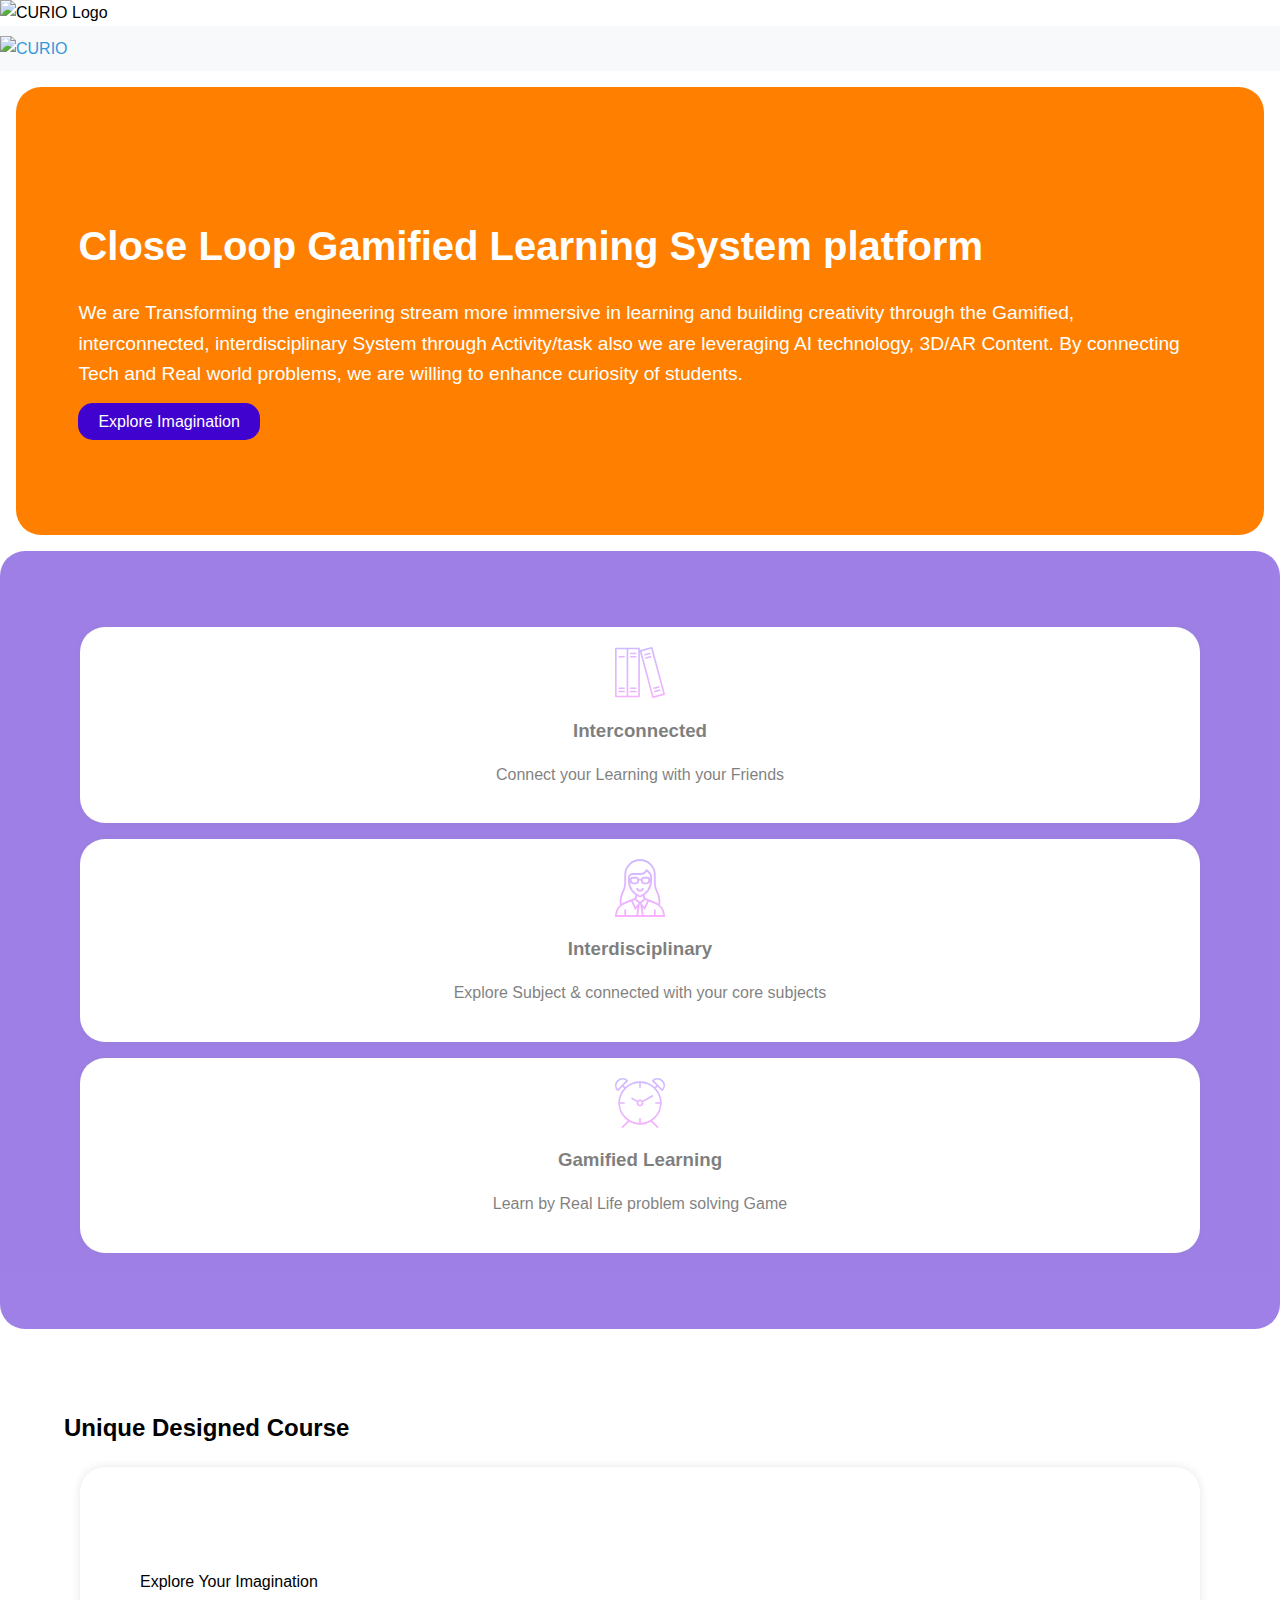
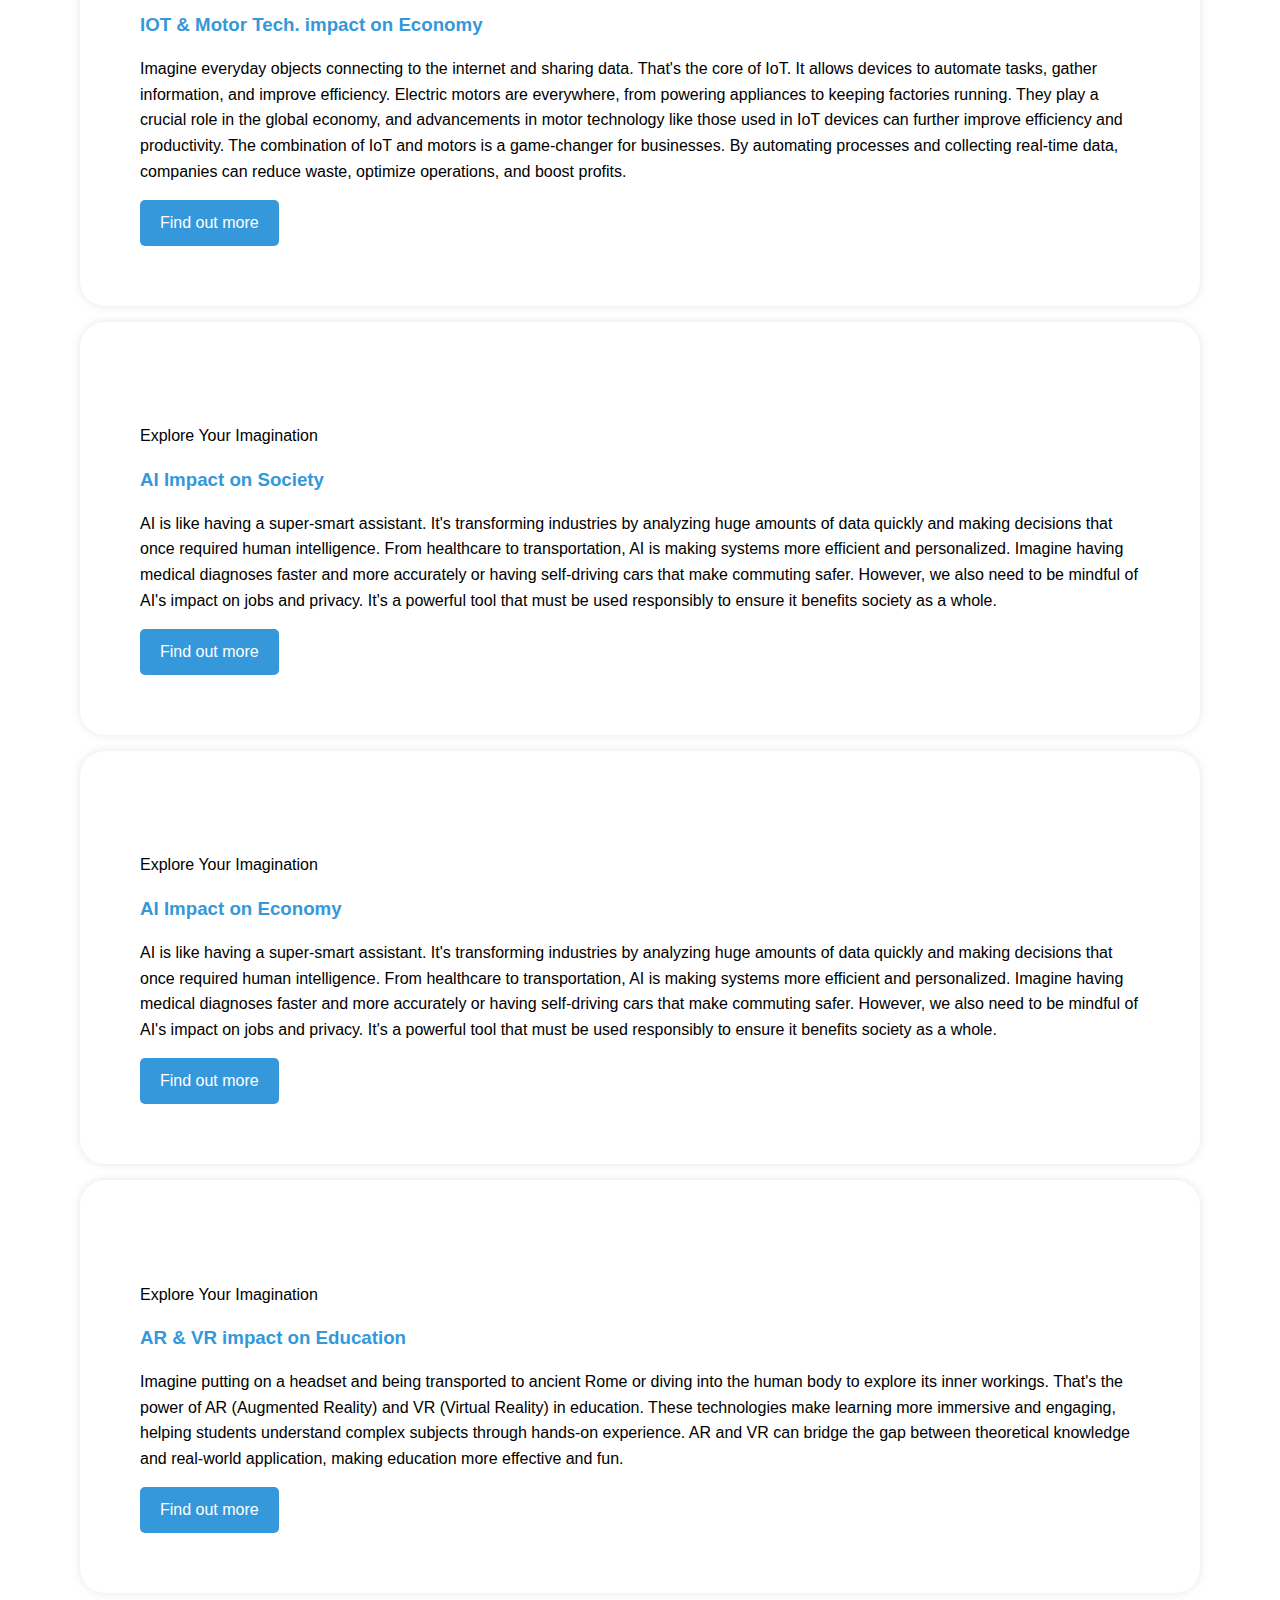
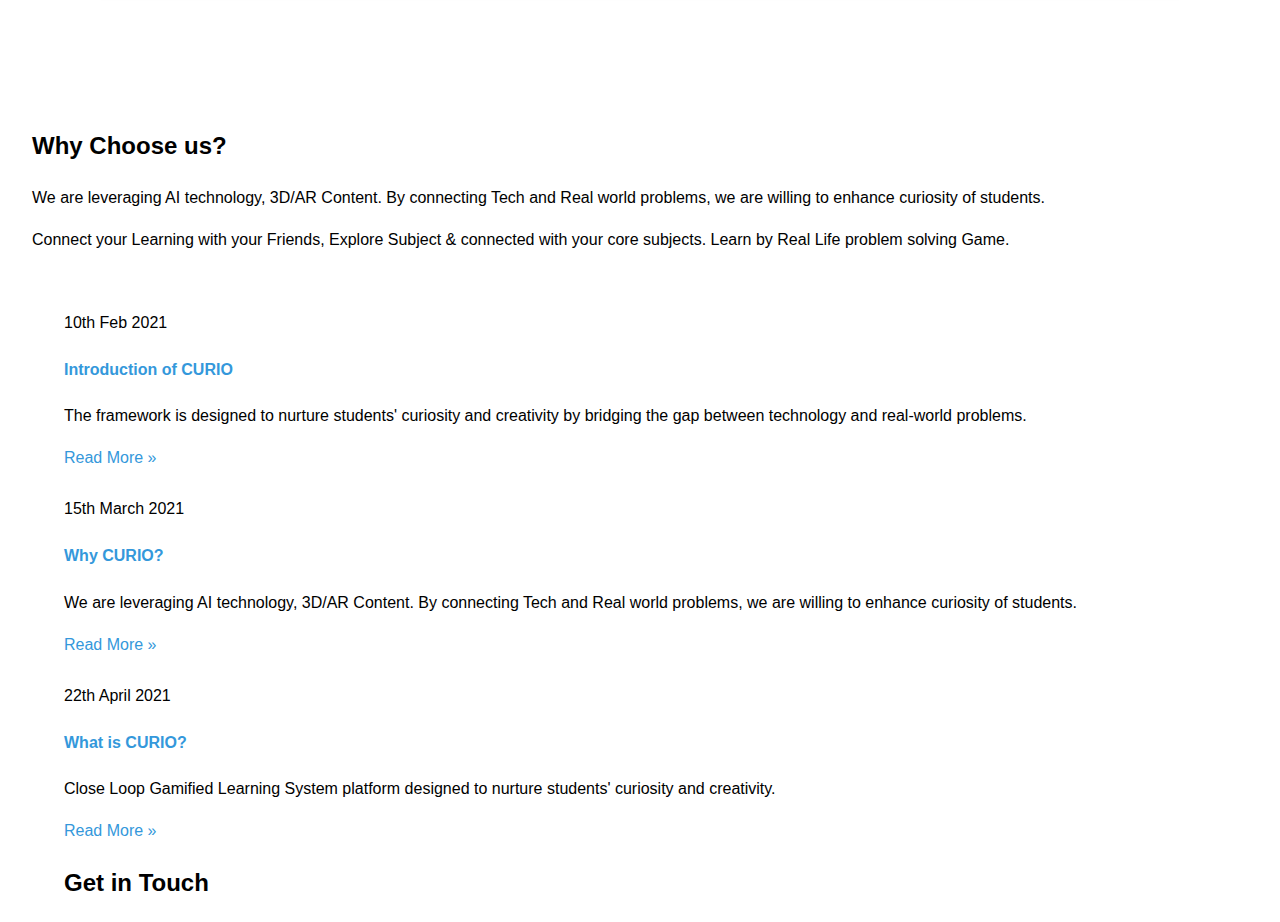
==== index.html @ f73848db "first commit" ====
<!doctype html>
<html class="no-js" lang="zxx">
<head>
    <meta charset="utf-8">
    <meta http-equiv="x-ua-compatible" content="ie=edge">
    <title>CURIO | Gamified EdTech</title>
    <meta name="description" content="">
    <meta name="viewport" content="width=device-width, initial-scale=1">
    <link rel="manifest" href="site.webmanifest">
    <link rel="shortcut icon" type="image/x-icon" href="img/CURIO_TRANSPARENT1.svg">

    <!-- CSS here -->
    <link rel="stylesheet" href="assets/css/bootstrap.min.css">
    <link rel="stylesheet" href="assets/css/owl.carousel.min.css">
    <link rel="stylesheet" href="assets/css/slicknav.css">
    <link rel="stylesheet" href="assets/css/flaticon.css">
    <link rel="stylesheet" href="assets/css/progressbar_barfiller.css">
    <link rel="stylesheet" href="assets/css/gijgo.css">
    <link rel="stylesheet" href="assets/css/animate.min.css">
    <link rel="stylesheet" href="assets/css/animated-headline.css">
    <link rel="stylesheet" href="assets/css/magnific-popup.css">
    <link rel="stylesheet" href="assets/css/fontawesome-all.min.css">
    <link rel="stylesheet" href="assets/css/themify-icons.css">
    <link rel="stylesheet" href="assets/css/slick.css">
    <link rel="stylesheet" href="assets/css/nice-select.css">
    <link rel="stylesheet" href="assets/css/style.css">
    <link rel="stylesheet" href="curio.css">
    
</head>

<body>
    <!-- Preloader Start -->
    <div id="preloader-active">
        <div class="preloader d-flex align-items-center justify-content-center">
            <div class="preloader-inner position-relative">
                <div class="preloader-circle"></div>
                <div class="preloader-img pere-text">
                    <img src="img/CURIO_TRANSPARENT.png" alt="CURIO Logo">
                </div>
            </div>
        </div>
    </div>
    <!-- Preloader End -->
    <header>
        <!-- Header Start -->
        <div class="header-area header-transparent">
            <div class="main-header ">
                <div class="header-bottom  header-sticky">
                    <div class="container-fluid">
                        <div class="row align-items-center">
                            <!-- Logo -->
                            <div class="col-xl-2 col-lg-2">
                                <div class="logo">
                                    <a href="index.html"><img src="img/CURIO_TRANSPARENT1.svg" alt="CURIO"></a>
                                </div>
                            </div>
                            <!--<div class="col-xl-10 col-lg-10">
                                <div class="menu-wrapper d-flex align-items-center justify-content-end">
                                    <!-- Main-menu -->
                                    <!--<div class="main-menu d-none d-lg-block">
                                        <nav>
                                            <ul id="navigation">
                                                <li class="active"><a href="index.html">Home</a></li>
                                                <li><a href="courses.html">Courses</a></li>
                                                <li><a href="about.html">About</a></li>
                                                <li><a href="#">Blog</a>
                                                    <ul class="submenu">
                                                        <li><a href="blog.html">Blog</a></li>
                                                        <li><a href="blog_details.html">Blog Details</a></li>
                                                        <li><a href="elements.html">Element</a></li>
                                                    </ul>
                                                </li>
                                                <li><a href="contact.html">Contact</a></li>
                                                <!-- Button -->
                                                <!--<li class="button-header margin-left "><a href="#" class="btn">Join</a></li>
                                                <li class="button-header"><a href="login.html" class="btn btn3">Log in</a></li>
                                            </ul>
                                        </nav>
                                    </div>
                                </div>
                            </div>
                            <!-- Mobile Menu -->
                            <div class="col-12">
                                <div class="mobile_menu d-block d-lg-none"></div>
                            </div>
                        </div>
                    </div>
                </div>
            </div>
        </div>
        <!-- Header End -->
    </header>
    <main>
        <!-- slider Area Start-->
        <section class="slider-area">
            <div class="slider-active">
                <!-- Single Slider -->
                <div class="single-slider slider-height d-flex align-items-center">
                    <div class="container">
                        <div class="row">
                            <div class="col-xl-6 col-lg-7 col-md-12">
                                <div class="hero__caption">
                                    <h1 data-animation="fadeInLeft" data-delay="0.2s">Close Loop Gamified Learning System platform</h1>
                                    <p data-animation="fadeInLeft" data-delay="0.4s">We are Transforming the engineering stream more immersive in learning and building creativity through the Gamified, interconnected, interdisciplinary System through Activity/task also we are leveraging AI technology, 3D/AR Content. By connecting Tech and Real world problems, we are willing to enhance curiosity of students.</p>
                                    <a href="3d.html" class="btn hero-btn"  >Explore Imagination</a>
                                </div>
                            </div>
                        </div>
                    </div>          
                </div>
            </div>
        </section>
        <!-- slider Area End-->
         
        <!-- services-area -->
        <div class="services-area">
            <div class="container">
                <div class="row justify-content-sm-center">
                    <div class="col-lg-4 col-md-6 col-sm-8">
                        <div class="single-services mb-30">
                            <div class="features-icon">
                                <img src="img/icon/icon1.svg" alt="">
                            </div>
                            <div class="features-caption">
                                <h3>Interconnected</h3>
                                <p>Connect your Learning with your Friends</p>
                            </div>
                        </div>
                    </div>
                    <div class="col-lg-4 col-md-6 col-sm-8">
                        <div class="single-services mb-30">
                            <div class="features-icon">
                                <img src="img/icon/icon2.svg" alt="">
                            </div>
                            <div class="features-caption">
                                <h3>Interdisciplinary</h3>
                                <p>Explore Subject & connected with your core subjects</p>
                            </div>
                        </div>
                    </div>
                    <div class="col-lg-4 col-md-6 col-sm-8">
                        <div class="single-services mb-30">
                            <div class="features-icon">
                                <img src="img/icon/icon3.svg" alt="">
                            </div>
                            <div class="features-caption">
                                <h3>Gamified Learning</h3>
                                <p>Learn by Real Life problem solving Game</p>
                            </div>
                        </div>
                    </div>
                </div>
            </div>
        </div>
        <!-- services-area End -->

        <!-- Courses area start -->
        <div class="courses-area section-padding40 fix">
            <div class="container">
                <div class="row justify-content-center">
                    <div class="col-xl-7 col-lg-8">
                        <div class="section-tittle text-center mb-55">
                            <h2>Unique Designed Course</h2>
                        </div>
                    </div>
                </div>
                <div class="courses-actives">
                    <!-- Single Course -->
                    <div class="properties pb-20">
                        <div class="properties__card">
                            <div class="properties__img overlay1">
                                <a href="#"><img src="img/IOT_AND_MOTOR_TECH.jpg" alt=""></a>
                            </div>
                            <div class="properties__caption">
                                <p>Explore Your Imagination</p>
                                <h3><a href="#">IOT & Motor Tech. impact on Economy</a></h3>
                                <p>Imagine everyday objects connecting to the internet and sharing data. That's the core of IoT. It allows devices to automate tasks, gather information, and improve efficiency.
                                    Electric motors are everywhere, from powering appliances to keeping factories running. They play a crucial role in the global economy, and advancements in motor technology like those used in IoT devices can further improve efficiency and productivity.
                                    The combination of IoT and motors is a game-changer for businesses. By automating processes and collecting real-time data, companies can reduce waste, optimize operations, and boost profits.
                                </p>
                                <div class="properties__footer d-flex justify-content-between align-items-center">
                                    <div class="restaurant-name">
                                        <div class="rating">
                                            <i class="fas fa-star"></i>
                                            <i class="fas fa-star"></i>
                                            <i class="fas fa-star"></i>
                                            <i class="fas fa-star"></i>
                                            <i class="fas fa-star-half"></i>
                                        </div>
                                    </div>
                                    <div class="price">
                                    </div>
                                </div>
                                <a href="#" class="border-btn border-btn2">Find out more</a>
                            </div>
                        </div>
                    </div>
                    <!-- Single Course

 -->
                    <div class="properties pb-20">
                        <div class="properties__card">
                            <div class="properties__img overlay1">
                                <a href="#"><img src="img/AI_Impact_Society.jpg" alt=""></a>
                            </div>
                            <div class="properties__caption">
                                <p>Explore Your Imagination</p>
                                <h3><a href="#">AI Impact on Society</a></h3>
                                <p>AI is like having a super-smart assistant. It's transforming industries by analyzing huge amounts of data quickly and making decisions that once required human intelligence.
                                    From healthcare to transportation, AI is making systems more efficient and personalized. Imagine having medical diagnoses faster and more accurately or having self-driving cars that make commuting safer.
                                    However, we also need to be mindful of AI's impact on jobs and privacy. It's a powerful tool that must be used responsibly to ensure it benefits society as a whole.
                                </p>
                                <div class="properties__footer d-flex justify-content-between align-items-center">
                                    <div class="restaurant-name">
                                        <div class="rating">
                                            <i class="fas fa-star"></i>
                                            <i class="fas fa-star"></i>
                                            <i class="fas fa-star"></i>
                                            <i class="fas fa-star"></i>
                                            <i class="fas fa-star-half"></i>
                                        </div>
                                    </div>
                                    <div class="price">
                                    </div>
                                </div>
                                <a href="#" class="border-btn border-btn2">Find out more</a>
                            </div>
                        </div>
                    </div>
                    <!-- Single Course -->
                    <div class="properties pb-20">
                        <div class="properties__card">
                            <div class="properties__img overlay1">
                                <a href="#"><img src="img/AI_impact_economy.jpg" alt=""></a>
                            </div>
                            <div class="properties__caption">
                                <p>Explore Your Imagination</p>
                                <h3><a href="#">AI Impact on Economy</a></h3>
                                <p>AI is like having a super-smart assistant. It's transforming industries by analyzing huge amounts of data quickly and making decisions that once required human intelligence.
                                    From healthcare to transportation, AI is making systems more efficient and personalized. Imagine having medical diagnoses faster and more accurately or having self-driving cars that make commuting safer.
                                    However, we also need to be mindful of AI's impact on jobs and privacy. It's a powerful tool that must be used responsibly to ensure it benefits society as a whole.
                                </p>
                                <div class="properties__footer d-flex justify-content-between align-items-center">
                                    <div class="restaurant-name">
                                        <div class="rating">
                                            <i class="fas fa-star"></i>
                                            <i class="fas fa-star"></i>
                                            <i class="fas fa-star"></i>
                                            <i class="fas fa-star"></i>
                                            <i class="fas fa-star-half"></i>
                                        </div>
                                    </div>
                                    <div class="price">
                                    </div>
                                </div>
                                <a href="#" class="border-btn border-btn2">Find out more</a>
                            </div>
                        </div>
                    </div>
                    <!-- Single Course -->
                    <div class="properties pb-20">
                        <div class="properties__card">
                            <div class="properties__img overlay1">
                                <a href="#"><img src="img/AR_VR_impact.jpg" alt=""></a>
                            </div>
                            <div class="properties__caption">
                                <p>Explore Your Imagination</p>
                                <h3><a href="#">AR & VR impact on Education</a></h3>
                                <p>Imagine putting on a headset and being transported to ancient Rome or diving into the human body to explore its inner workings. That's the power of AR (Augmented Reality) and VR (Virtual Reality) in education.
                                    These technologies make learning more immersive and engaging, helping students understand complex subjects through hands-on experience.
                                    AR and VR can bridge the gap between theoretical knowledge and real-world application, making education more effective and fun.</p>
                                <div class="properties__footer d-flex justify-content-between align-items-center">
                                    <div class="restaurant-name">
                                        <div class="rating">
                                            <i class="fas fa-star"></i>
                                            <i class="fas fa-star"></i>
                                            <i class="fas fa-star"></i>
                                            <i class="fas fa-star"></i>
                                            <i class="fas fa-star-half"></i>
                                        </div>
                                    </div>
                                    <div class="price">
                                    </div>
                                </div>
                                <a href="#" class="border-btn border-btn2">Find out more</a>
                            </div>
                        </div>
                    </div>
                </div>
            </div>
        </div>
        <!-- Courses area End -->

        <!--? About Area  -->
        <section class="about-area1 fix pt-10">
            <div class="support-wrapper align-items-center">
                <div class="right-content1">
                    <!-- img -->
                    <div class="right-img">
                        <img src="img/about/about-man1.png" alt="">
                    </div>
                </div>
                <div class="left-content1" style=" margin: 2rem;">
                    <!-- section tittle -->
                    <div class="section-tittle mb-20">
                        <h2>Why Choose us?</h2>
                    </div>
                    <div class="support-caption">
                        <p class="mb-25">We are leveraging AI technology, 3D/AR Content. By connecting Tech and Real world problems, we are willing to enhance curiosity of students.</p>
                        <p>Connect your Learning with your Friends, Explore Subject & connected with your core subjects. Learn by Real Life problem solving Game.</p>
                    </div>
                </div>
            </div>
        </section>
        <!-- About Area End -->

        <!--? Blog Area Start -->
        <section class="home-blog-area pt-10 pb-50">
            <div class="container">
                <div class="row justify-content-center">
                   
                </div>
                <div class="row">
                    <div class="col-xl-4 col-lg-4 col-md-6">
                        <div class="single-blogs mb-30">
                            <div class="blog-img">
                                <a href="blog_details.html"><img src="img/CURIO.png" alt=""></a>
                            </div>
                            <div class="blogs-cap">
                                <div class="date-info">
                                    <span>10th Feb 2021</span>
                                </div>
                                <h4><a href="blog_details.html">Introduction of  CURIO</a></h4>
                                <p>The framework is designed to nurture students' curiosity and creativity by bridging the gap between technology and real-world problems.</p>
                                <a href="blog_details.html" class="read-more1">Read More »</a>
                            </div>
                        </div>
                    </div>
                    <div class="col-xl-4 col-lg-4 col-md-6">
                        <div class="single-blogs mb-30">
                            <div class="blog-img">
                                <a href="blog_details.html"><img src="img/WHY.png" alt=""></a>
                            </div>
                            <div class="blogs-cap">
                                <div class="date-info">
                                    <span>15th March 2021</span>
                                </div>
                                <h4><a href="blog_details.html">Why CURIO?</a></h4>
                                <p>We are leveraging AI technology, 3D/AR Content. By connecting Tech and Real world problems, we are willing to enhance curiosity of students.</p>
                                <a href="blog_details.html" class="read-more1">Read More »</a>
                            </div>
                        </div>
                    </div>
                    <div class="col-xl-4 col-lg-4 col-md-6">
                        <div class="single-blogs mb-30">
                            <div class="blog-img">
                                <a href="blog_details.html"><img src="img/WHAT.png" alt=""></a>
                            </div>
                            <div class="blogs-cap">
                                <div class="date-info">
                                    <span>22th April 2021</span>
                                </div>
                                <h4><a href="blog_details.html">What is CURIO?</a></h4>
                                <p>Close Loop Gamified Learning System platform designed to nurture students' curiosity and creativity.</p>
                                <a href="blog_details.html" class="read-more1">Read More »</a>
                            </div>
                        </div>
                    </div>
                </div>
            </div>
        </section>
        <!-- Blog Area End -->

        <!--? Contact form Start -->
        <section class="contact-form-area">
            <div class="container">
                <div class="row justify-content-center">
                    <div class="col-xl-7 col-lg-8">
                        <div class="section-tittle text-center mb-55">
                            <h2>Get in Touch</h2>
                        </div>
                    </div>
                </div>
                <div class="row justify-content-center">
                    <div class="col-xl-8 col-lg-8">
                        <div class="contact-form">
                            <form action="#" method="post">
---- curio.css ----
/* General Styles */
body {
    font-family: Arial, sans-serif;
    line-height: 1.6;
    margin: 0;
    padding: 0;
    color: #000000;
}

a {
    text-decoration: none;
    color: #3498db;
}

a:hover {
    color: #2980b9;
}

.container {
    width: 90%;
    margin: 1rem;
    max-width: 1200px;
    margin: 0 auto;
    padding: 0 15px;
}

/* Header Styles */
header {
    background: #f8f9fa;
    padding: 10px 0;
}

.header-area {
    display: flex;
    justify-content: space-between;
    align-items: center;
}

.logo img {
    max-height: 50px;
}

.main-menu ul {
    list-style: none;
    padding: 0;
    margin: 0;
    display: flex;
}

.main-menu ul li {
    margin: 0 15px;
}

.main-menu ul li a {
    color: #333;
    font-weight: bold;
}

.main-menu ul li a:hover {
    color: #3498db;
}

/* Slider Styles */
.slider-area {
    position: relative;
    overflow:hidden;
}

.single-slider {
    background: #ff8000;
    color: #fff;
    padding: 100px 0;
    border-radius: 25px;
    margin: 1rem;
}

.hero__caption h1 {
    font-size: 2.5rem;
    margin-bottom: 20px;
}

.hero__caption p {
    font-size: 1.2rem;
}

.hero-btn {
    background: #4002cf;
    color: #fff;
    padding: 10px 20px;
    border-radius: 15px;
    width: 96px;
}


.hero-btn:hover{
    background: #ffffff;
    color: #0c0c0c;
   cursor: pointer;
}


/* Services Area */
.services-area {
    padding: 60px 0;
    background: #4002cf;opacity:0.5 ;
    align-self: auto;
    border-radius: 25px;
}

.single-services {
    text-align: center;
    background: #fff;
    padding: 20px;
    border-radius: 25px;
    box-shadow: 0 0 10px rgba(0, 0, 0, 0.1);
    margin: 1rem;
}

.single-services img {
    max-width: 50px;
}

.single-services h3 {
    margin: 10px 0;
}

/* Courses Area */
.courses-area {
    padding: 60px 0;
}

.properties {
    margin: 1rem;
    background: #fff;
    border-radius: 25px;
    overflow: hidden;
    box-shadow: 0 0 10px rgba(0, 0, 0, 0.1);
    padding: 30px;
}

.properties__img img {
    width: 100%;
    height: auto;
}

.properties__caption {
    padding: 30px;
}

.properties__caption h3 {
    margin: 10px 0;
}

.border-btn {
    display: inline-block;
    background: #3498db;
    color: #fff;
    padding: 10px 20px;
    border-radius: 5px;
    text-align: center;
}

.border-btn:hover {
    background: #2980b9;
}

/* Responsive Styles */
@media (max-width: 992px) {
    .header-area {
        flex-direction: column;
        align-items: flex-start;
    }

    .main-menu ul {
        flex-direction: column;
    }

    .main-menu ul li {
        margin: 10px 0;
    }

    .hero__caption h1 {
        font-size: 2rem;
    }

    .hero__caption p {
        font-size: 1rem;
    }
}

@media (max-width: 768px) {
    .container {
        width: 95%;
    }

    .header-area {
        text-align: center;
    }

    .logo img {
        max-height: 40px;
    }

    .hero__caption h1 {
        font-size: 1.5rem;
    }

    .hero__caption p {
        font-size: 0.9rem;
    }
}

@media (max-width: 576px) {
    .hero__caption h1 {
        font-size: 1.2rem;
    }

    .hero__caption p {
        font-size: 0.8rem;
    }
}
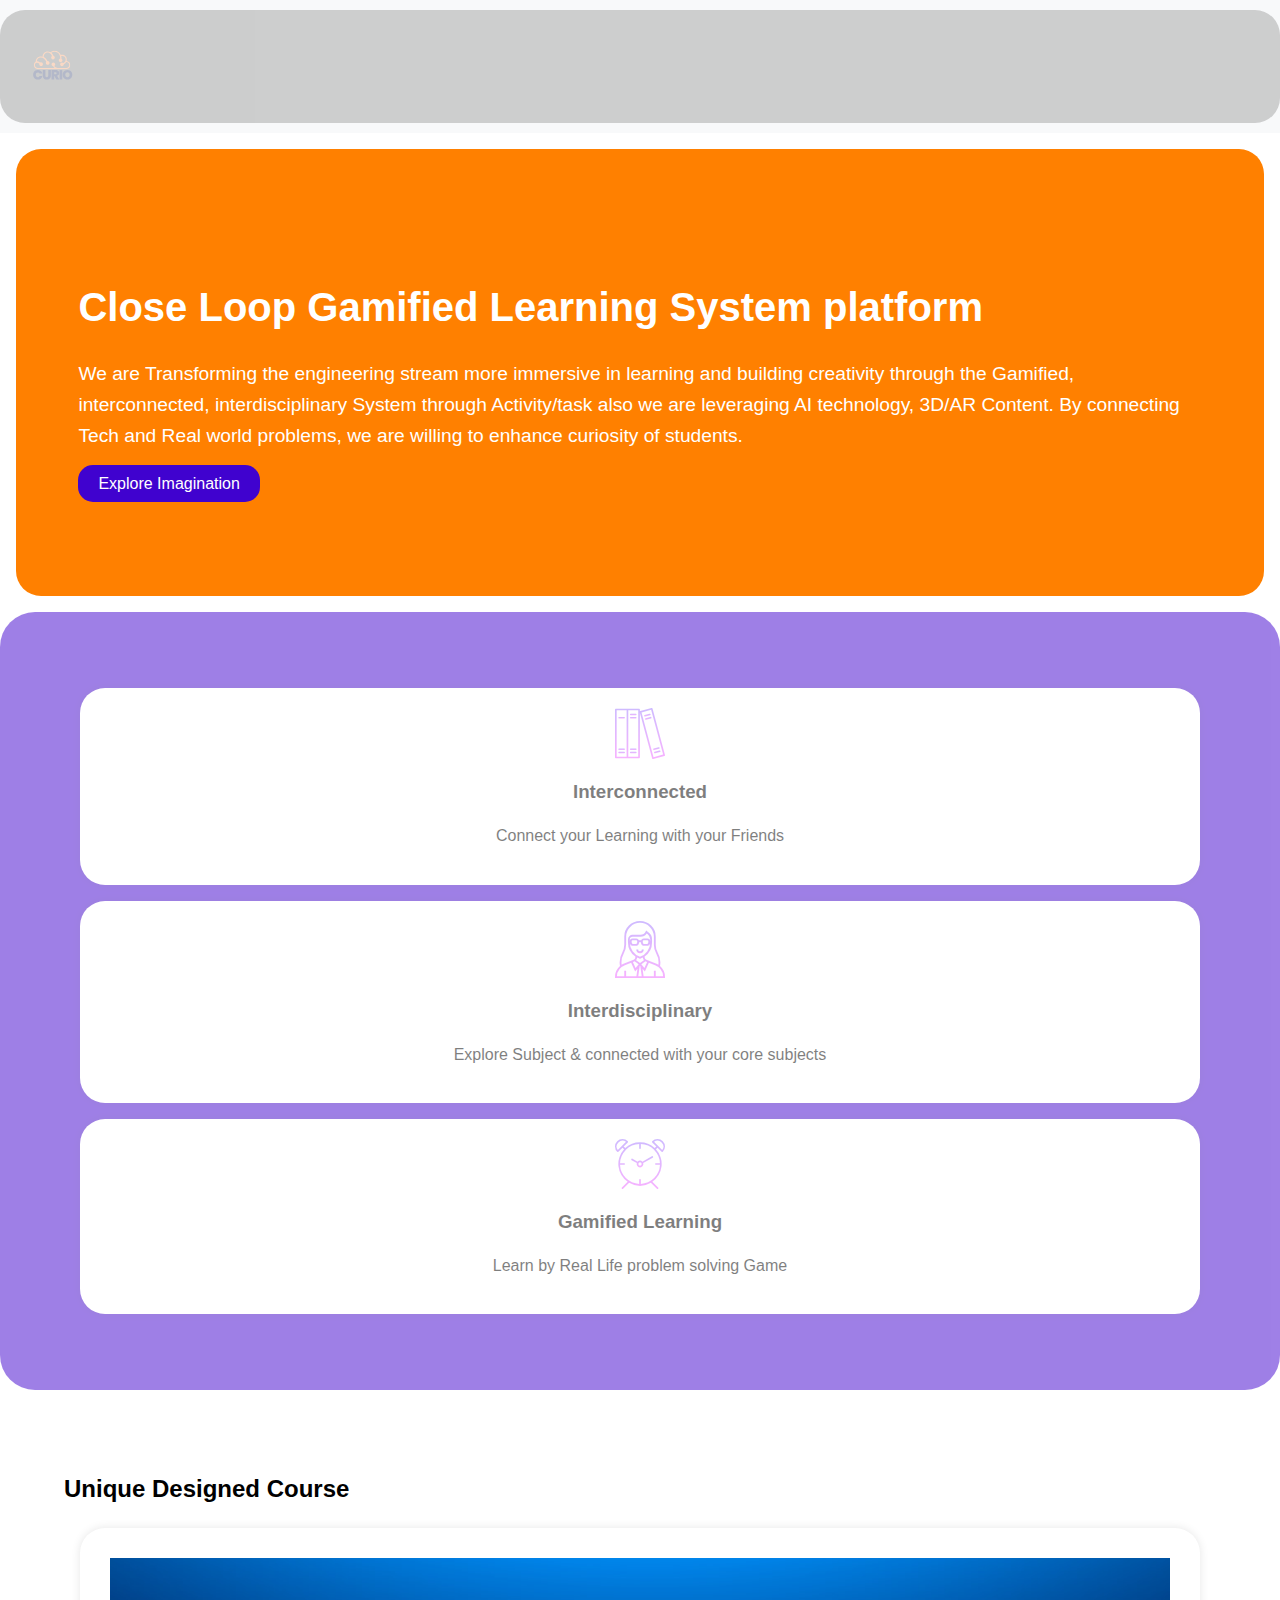
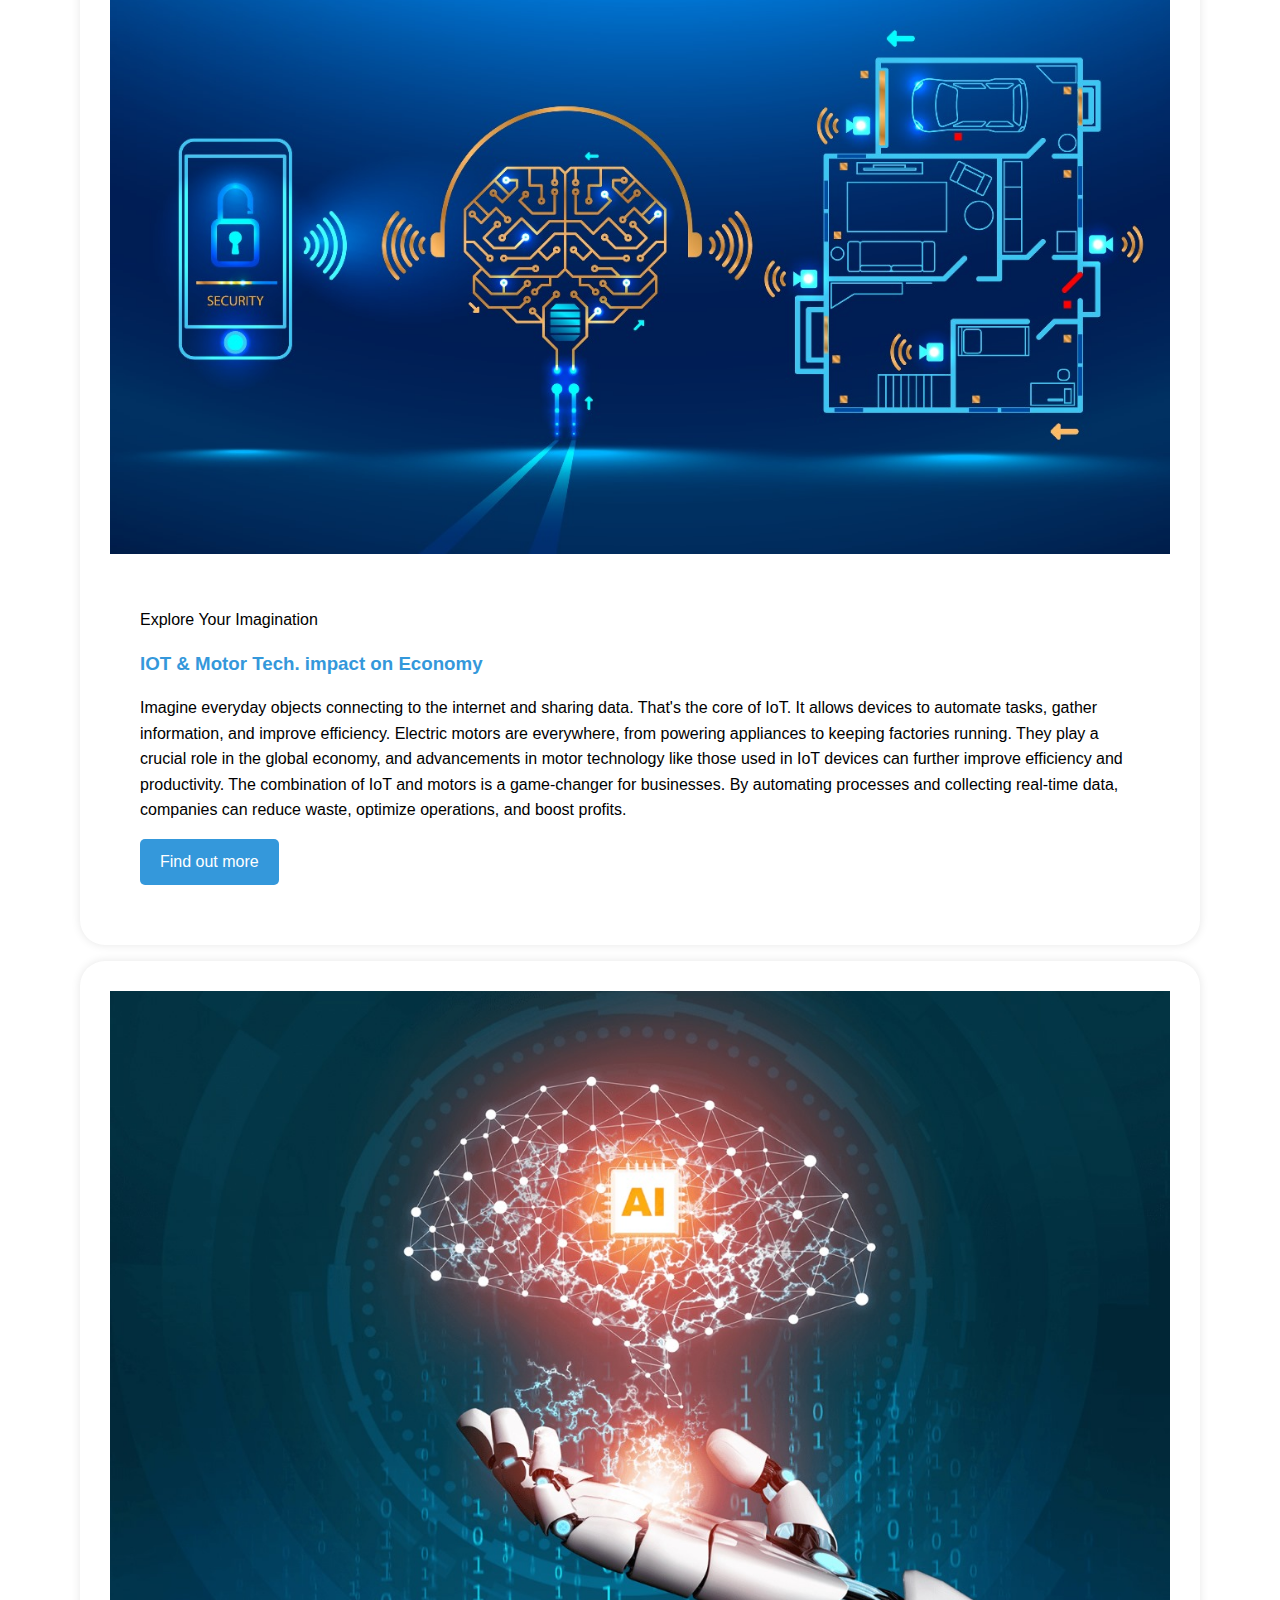
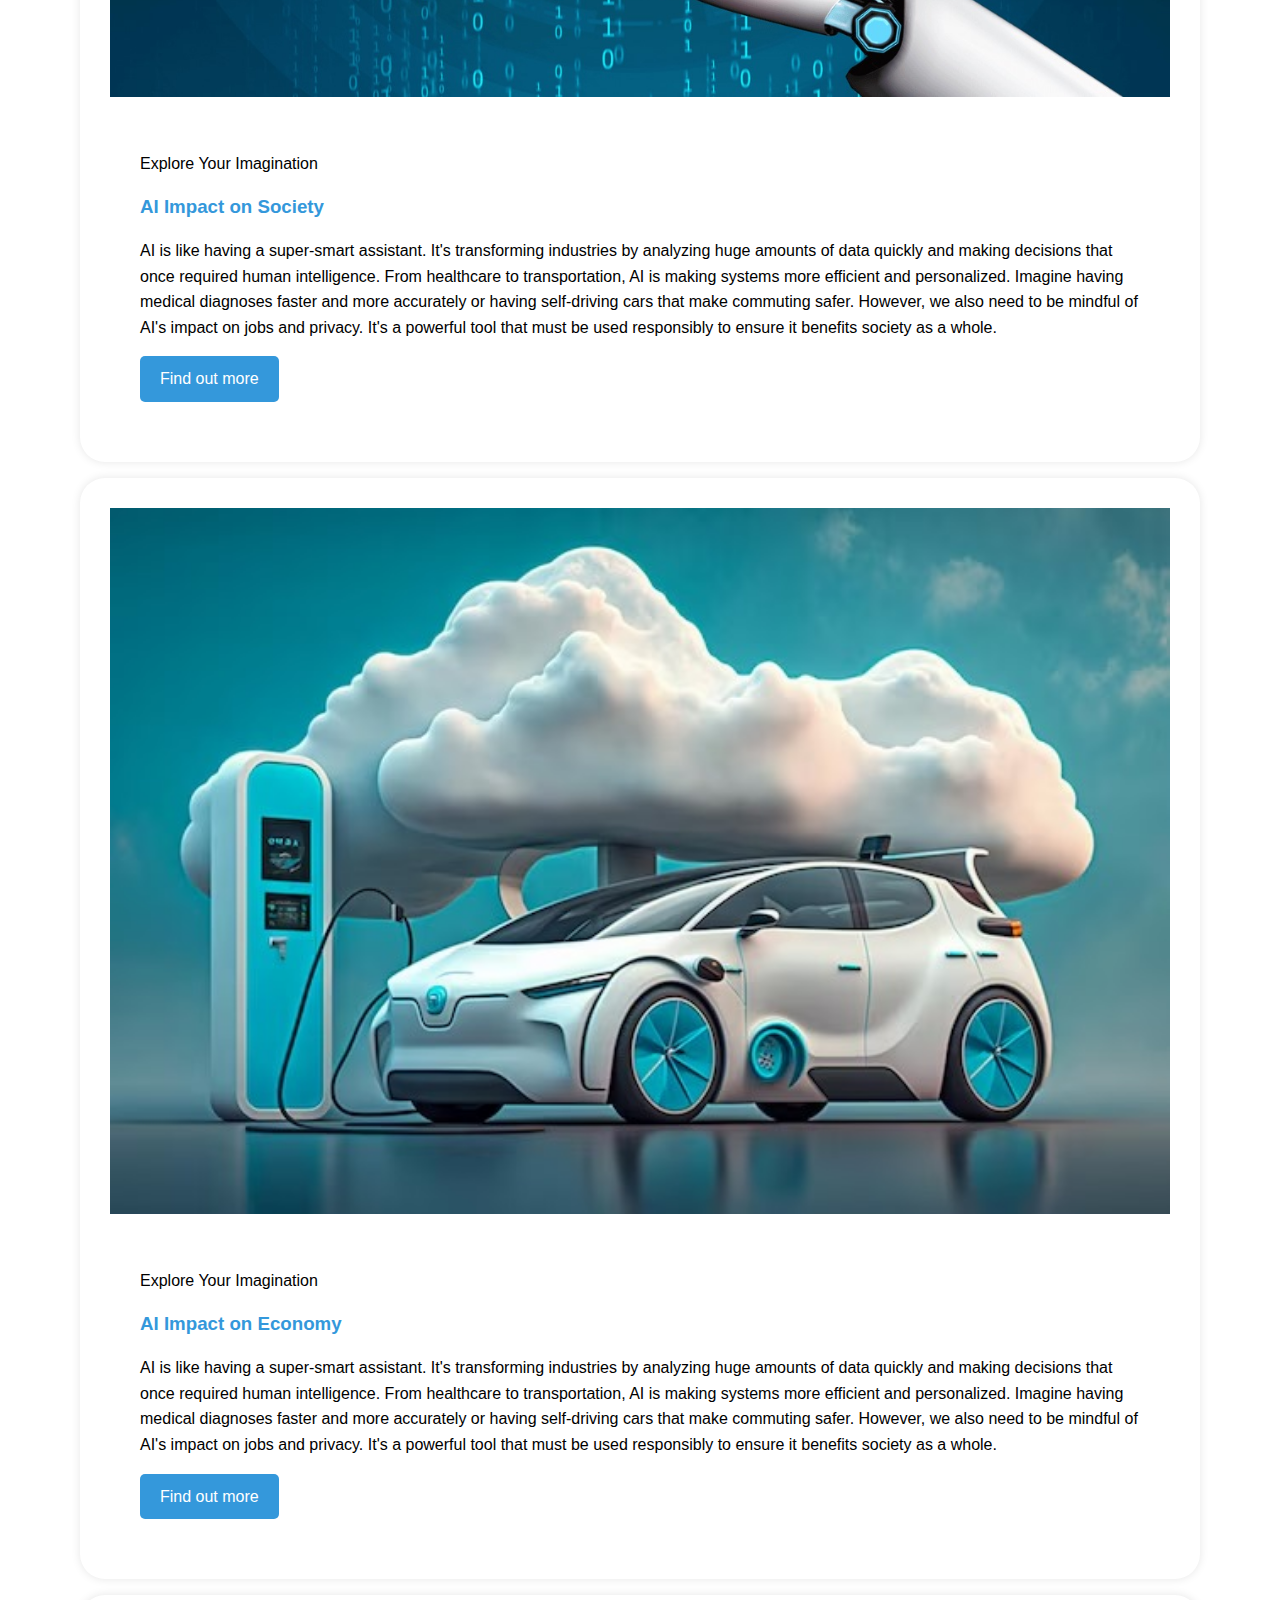
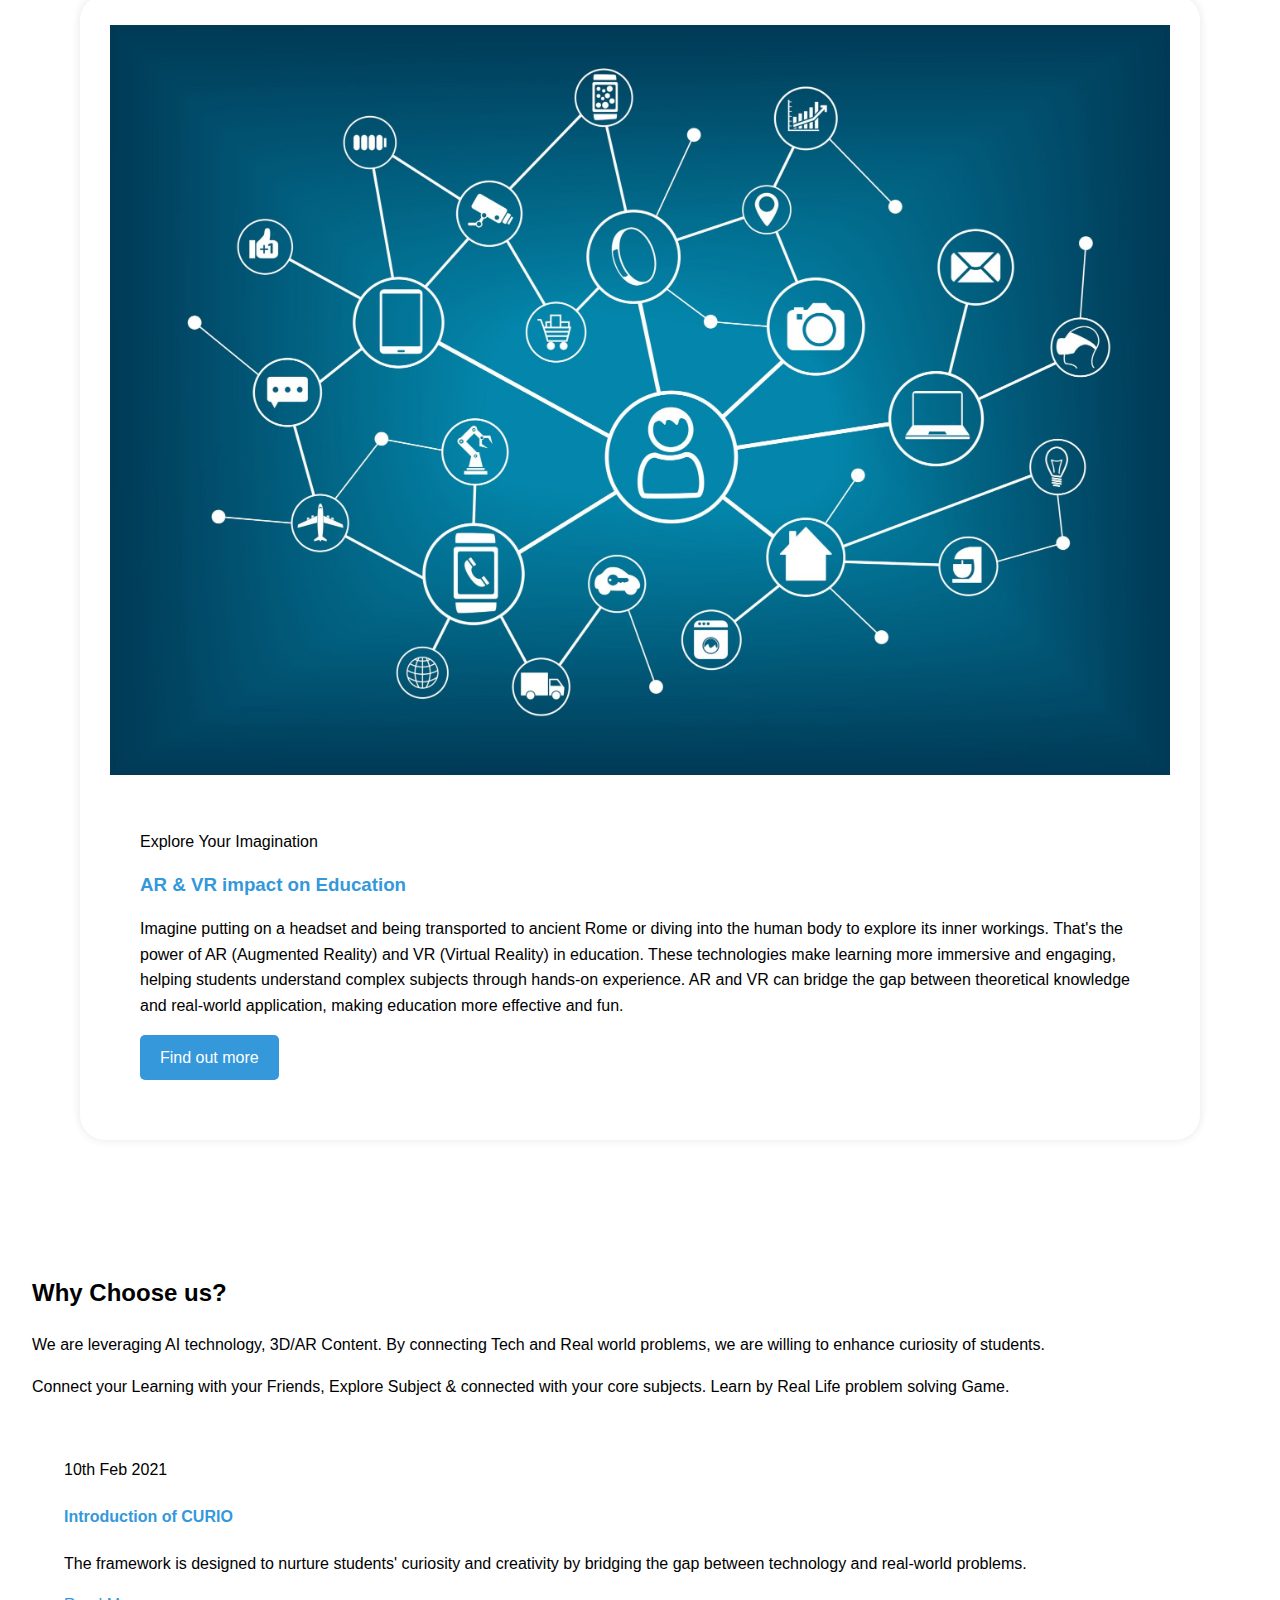
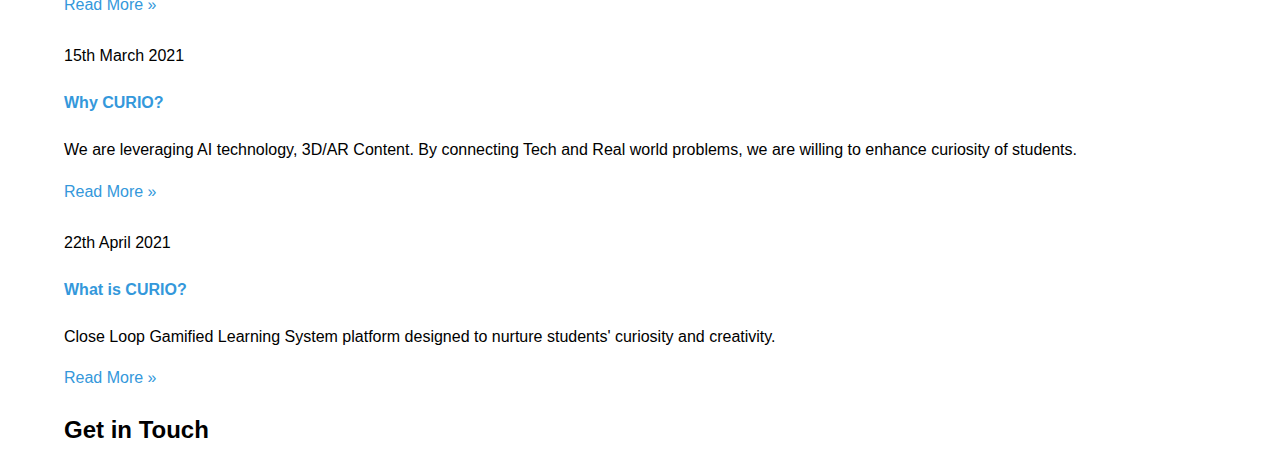
==== commit c98f0ebe: "k" ====
--- a/index.html
+++ b/index.html
@@ -8,7 +8,7 @@
     <meta name="description" content="">
     <meta name="viewport" content="width=device-width, initial-scale=1">
     <link rel="manifest" href="site.webmanifest">
-    <link rel="shortcut icon" type="image/x-icon" href="img/CURIO_TRANSPARENT1.svg">
+    <link rel="shortcut icon" type="image/x-icon" href="img\CURIO TRANSPARENT1.svg">
 
     <!-- CSS here -->
     <link rel="stylesheet" href="assets/css/bootstrap.min.css">
@@ -31,12 +31,12 @@
 
 <body>
     <!-- Preloader Start -->
-    <div id="preloader-active">
+    <!--<div id="preloader-active">
         <div class="preloader d-flex align-items-center justify-content-center">
             <div class="preloader-inner position-relative">
                 <div class="preloader-circle"></div>
                 <div class="preloader-img pere-text">
-                    <img src="img/CURIO_TRANSPARENT.png" alt="CURIO Logo">
+                    <img src="img\CURIO TRANSPARENT1.svg" alt="CURIO Logo">
                 </div>
             </div>
         </div>
@@ -52,7 +52,7 @@
                             <!-- Logo -->
                             <div class="col-xl-2 col-lg-2">
                                 <div class="logo">
-                                    <a href="index.html"><img src="img/CURIO_TRANSPARENT1.svg" alt="CURIO"></a>
+                                    <a href="index.html"><img src="img\CURIO TRANSPARENT1.svg" alt="CURIO"></a>
                                 </div>
                             </div>
                             <!--<div class="col-xl-10 col-lg-10">
@@ -101,6 +101,7 @@
                         <div class="row">
                             <div class="col-xl-6 col-lg-7 col-md-12">
                                 <div class="hero__caption">
+                                   
                                     <h1 data-animation="fadeInLeft" data-delay="0.2s">Close Loop Gamified Learning System platform</h1>
                                     <p data-animation="fadeInLeft" data-delay="0.4s">We are Transforming the engineering stream more immersive in learning and building creativity through the Gamified, interconnected, interdisciplinary System through Activity/task also we are leveraging AI technology, 3D/AR Content. By connecting Tech and Real world problems, we are willing to enhance curiosity of students.</p>
                                     <a href="3d.html" class="btn hero-btn"  >Explore Imagination</a>
@@ -170,7 +171,7 @@
                     <div class="properties pb-20">
                         <div class="properties__card">
                             <div class="properties__img overlay1">
-                                <a href="#"><img src="img/IOT_AND_MOTOR_TECH.jpg" alt=""></a>
+                                <a href="#"><img src="img\IOT AND MOTOR TECH .jpg" alt=""></a>
                             </div>
                             <div class="properties__caption">
                                 <p>Explore Your Imagination</p>
@@ -202,7 +203,7 @@
                     <div class="properties pb-20">
                         <div class="properties__card">
                             <div class="properties__img overlay1">
-                                <a href="#"><img src="img/AI_Impact_Society.jpg" alt=""></a>
+                                <a href="#"><img src="img\AI .jpg" alt=""></a>
                             </div>
                             <div class="properties__caption">
                                 <p>Explore Your Imagination</p>
@@ -232,7 +233,7 @@
                     <div class="properties pb-20">
                         <div class="properties__card">
                             <div class="properties__img overlay1">
-                                <a href="#"><img src="img/AI_impact_economy.jpg" alt=""></a>
+                                <a href="#"><img src="img\iot motor and economy .jpg" alt=""></a>
                             </div>
                             <div class="properties__caption">
                                 <p>Explore Your Imagination</p>
@@ -262,7 +263,7 @@
                     <div class="properties pb-20">
                         <div class="properties__card">
                             <div class="properties__img overlay1">
-                                <a href="#"><img src="img/AR_VR_impact.jpg" alt=""></a>
+                                <a href="#"><img src="img\advance distributed sys.jpg" alt=""></a>
                             </div>
                             <div class="properties__caption">
                                 <p>Explore Your Imagination</p>
--- a/curio.css
+++ b/curio.css
@@ -22,6 +22,7 @@
     max-width: 1200px;
     margin: 0 auto;
     padding: 0 15px;
+    border-radius: 25px;
 }
 
 /* Header Styles */
@@ -34,11 +35,22 @@
     display: flex;
     justify-content: space-between;
     align-items: center;
+    border-radius: 25px;
+    background-color: dimgrey;opacity: 0.3;
 }
 
 .logo img {
-    max-height: 50px;
-}
+    max-height: 105px;
+    align-items: center;
+    
+    
+    
+}
+.single-services mb-30{
+    font color: black;
+}
+
+
 
 .main-menu ul {
     list-style: none;
@@ -104,7 +116,7 @@
     padding: 60px 0;
     background: #4002cf;opacity:0.5 ;
     align-self: auto;
-    border-radius: 25px;
+    border-radius: 35px;
 }
 
 .single-services {
@@ -137,6 +149,10 @@
     box-shadow: 0 0 10px rgba(0, 0, 0, 0.1);
     padding: 30px;
 }
+.properties__img overlay1{
+    border-radius: 25%;
+    box-shadow: 15px;
+}
 
 .properties__img img {
     width: 100%;
@@ -149,6 +165,9 @@
 
 .properties__caption h3 {
     margin: 10px 0;
+}
+.preloader-img pere-text{
+    max-width: 25px;
 }
 
 .border-btn {
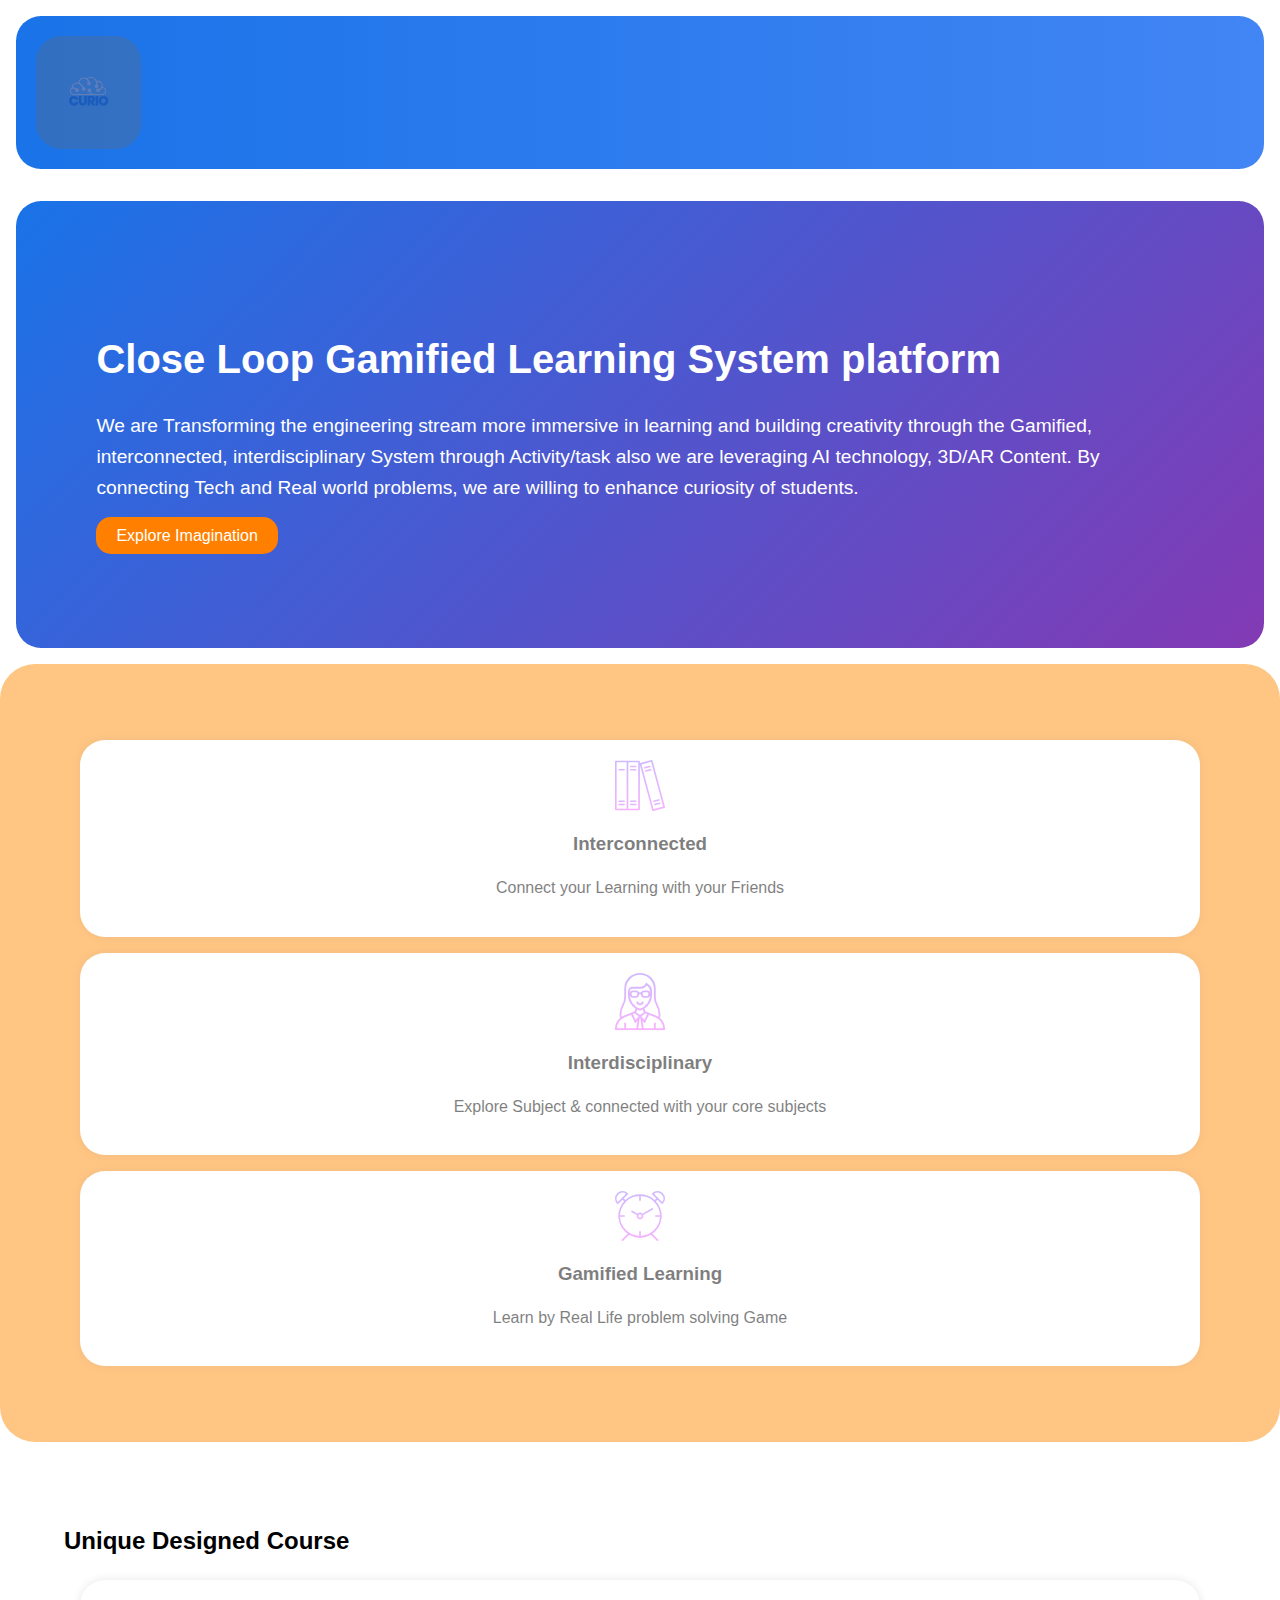
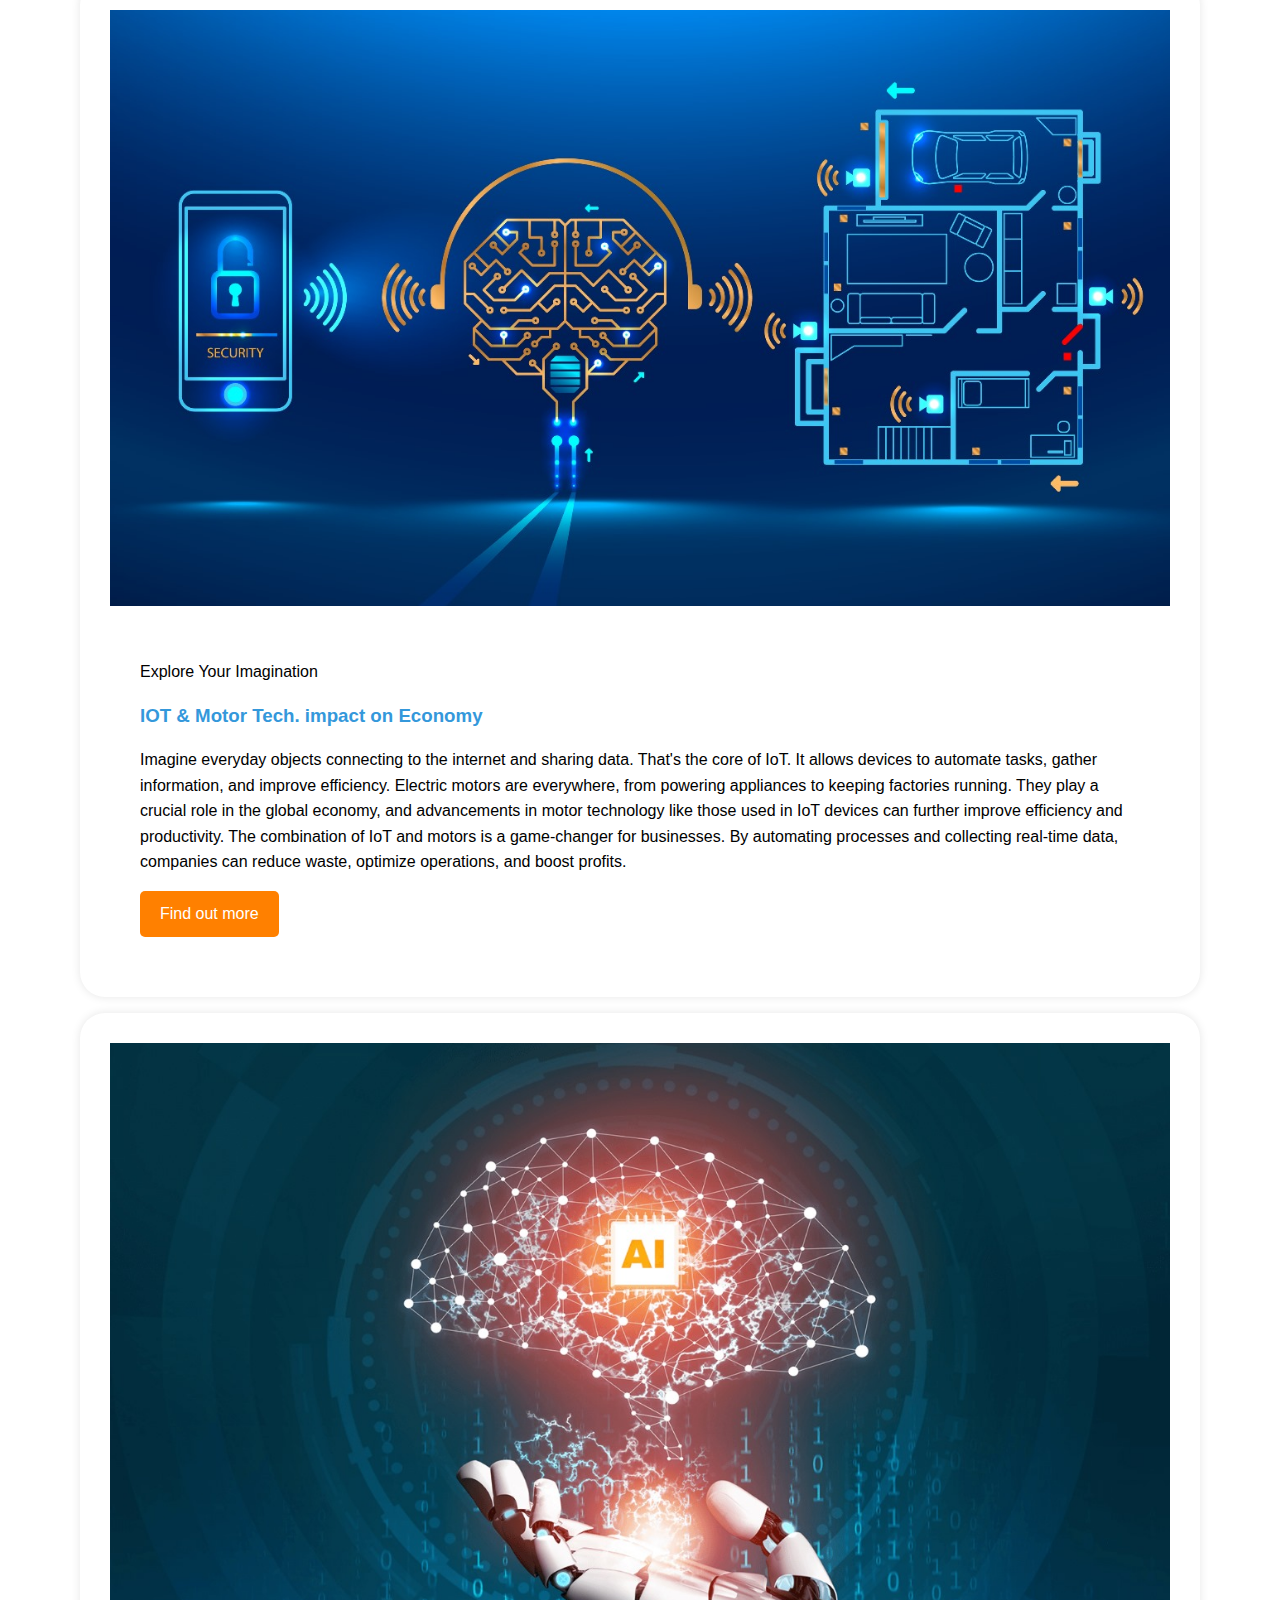
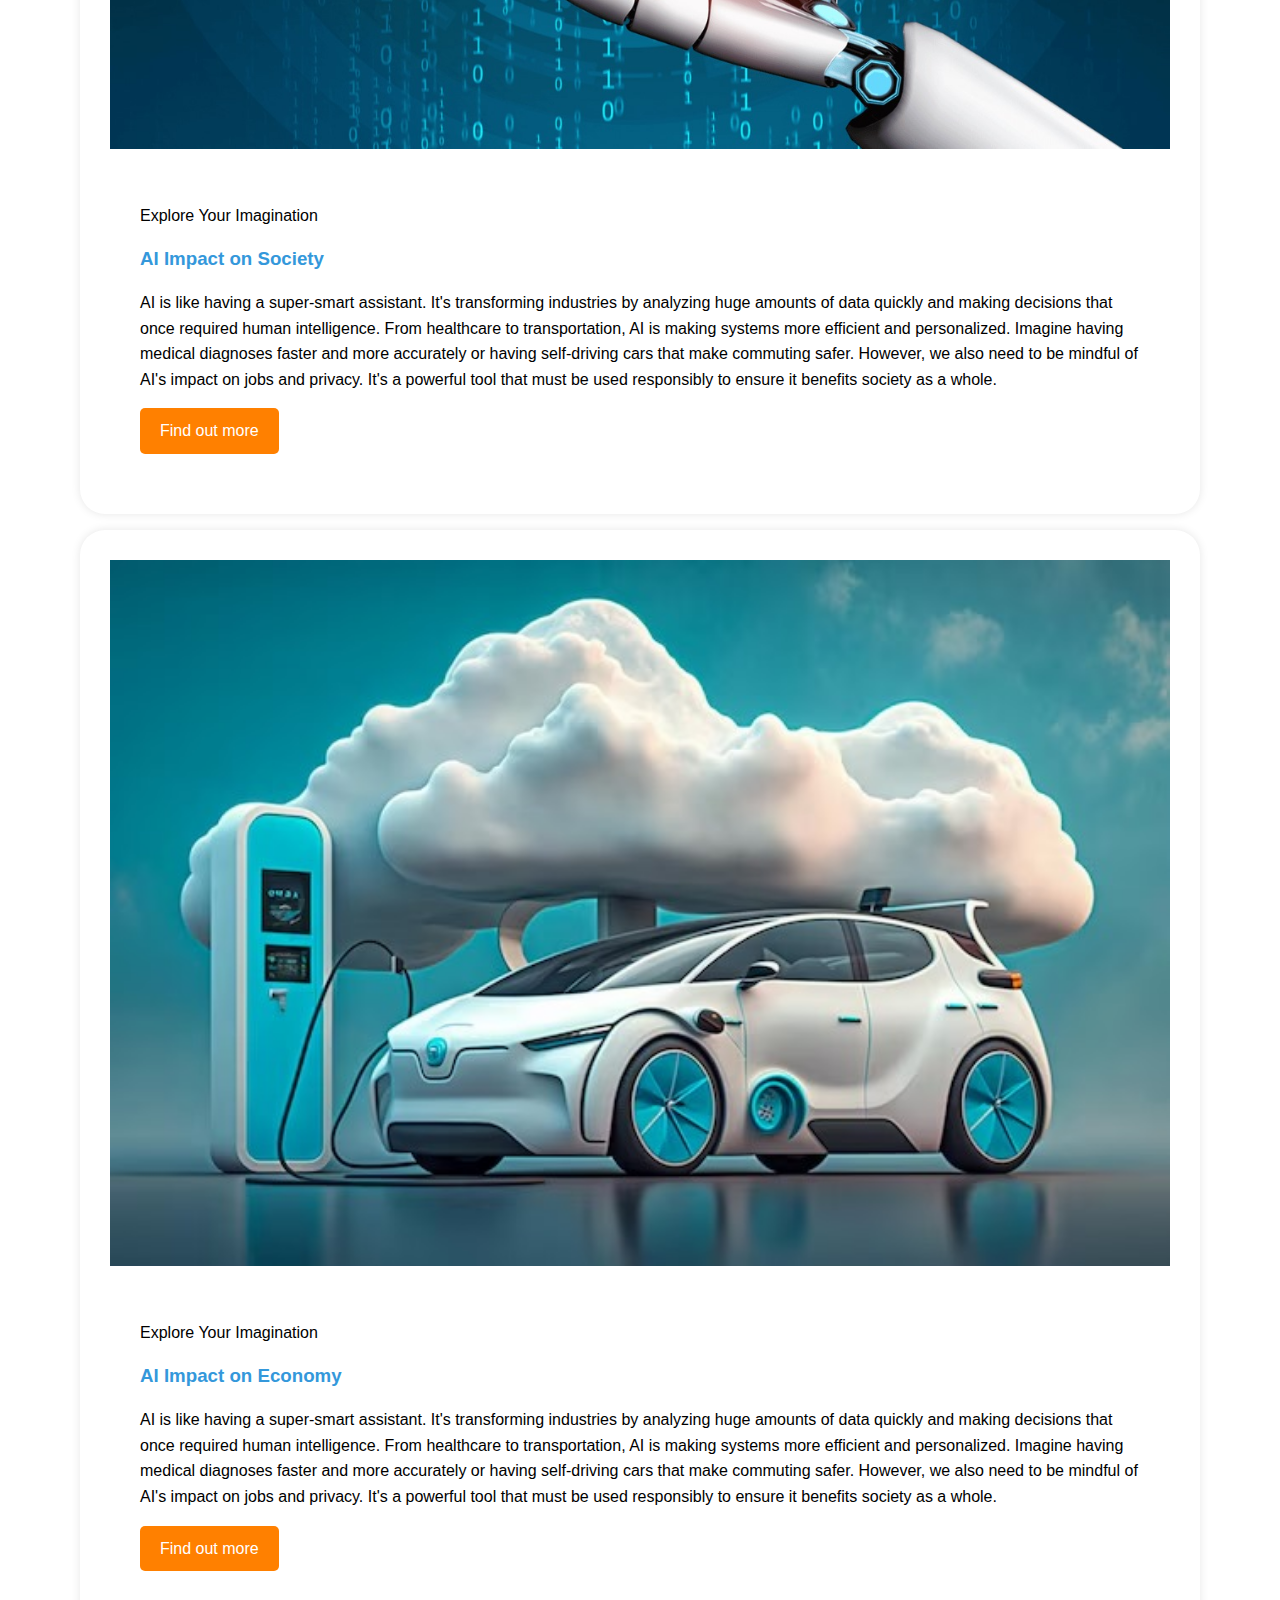
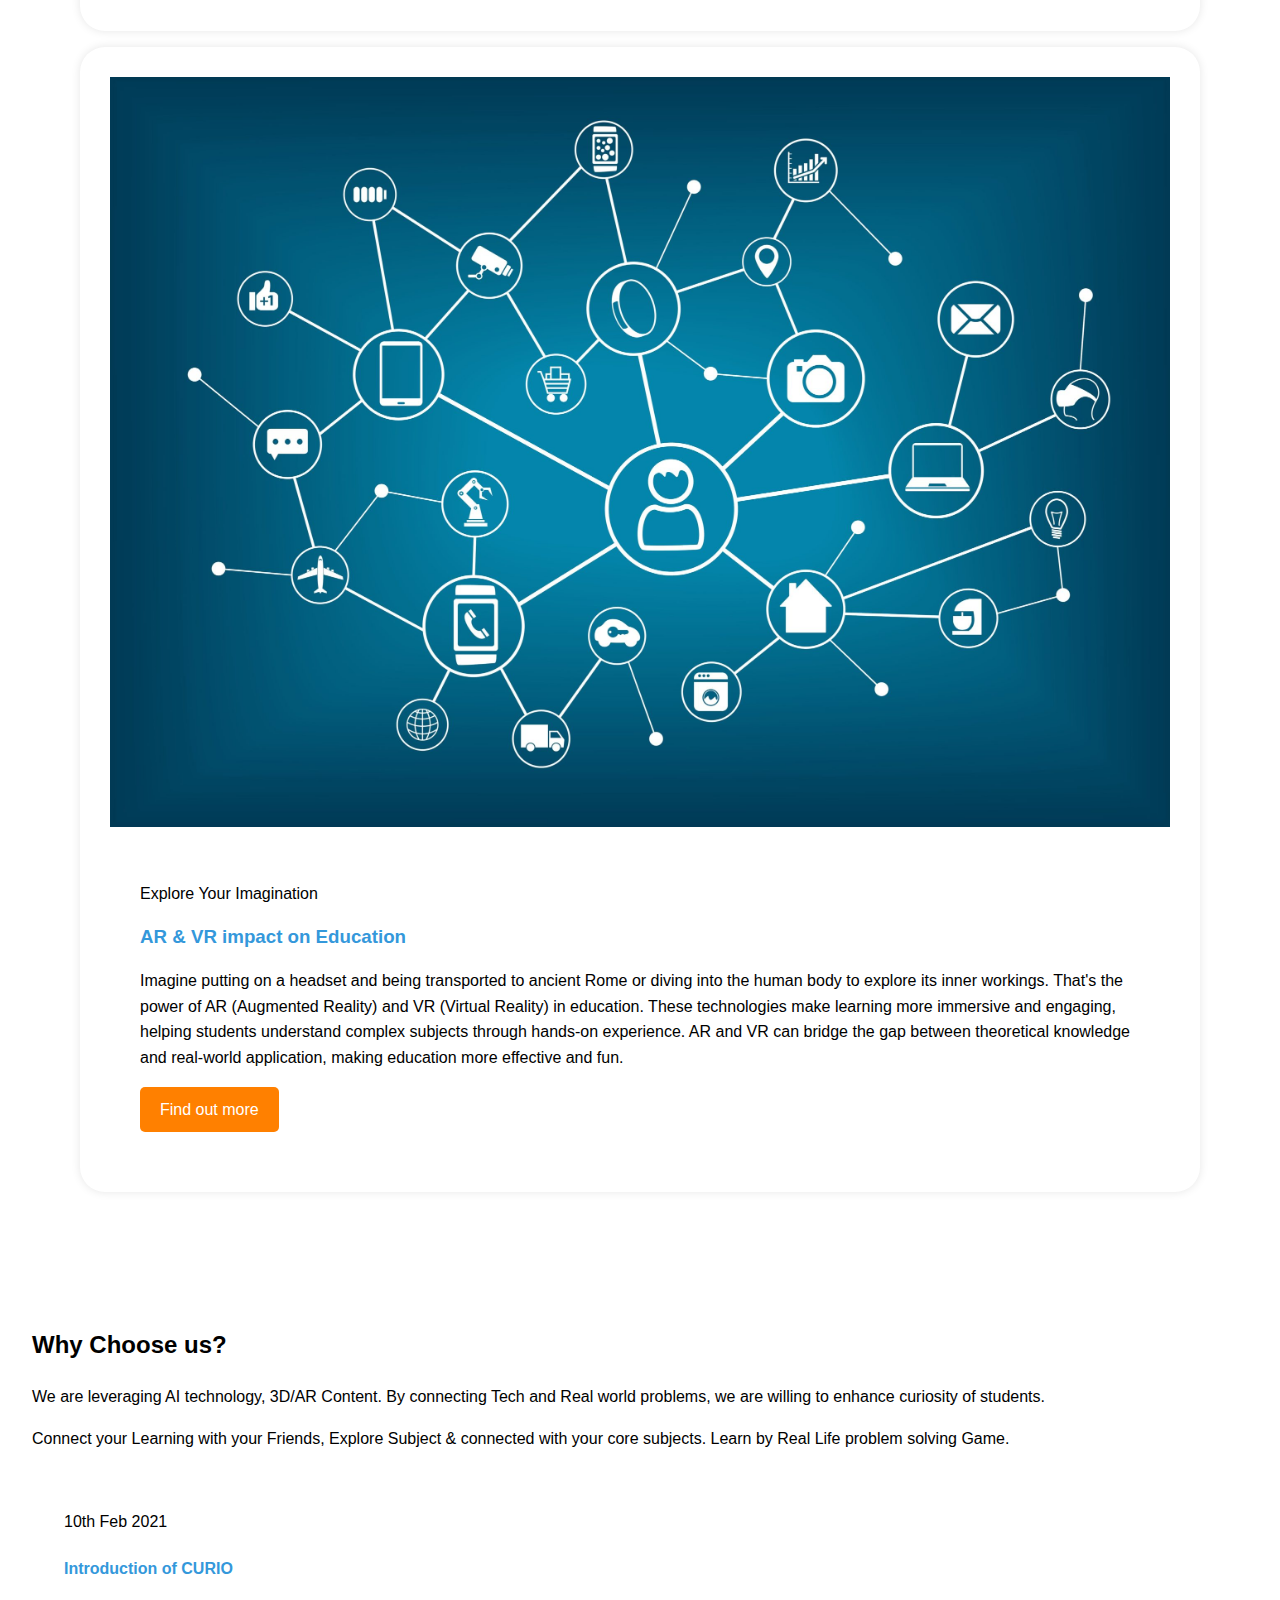
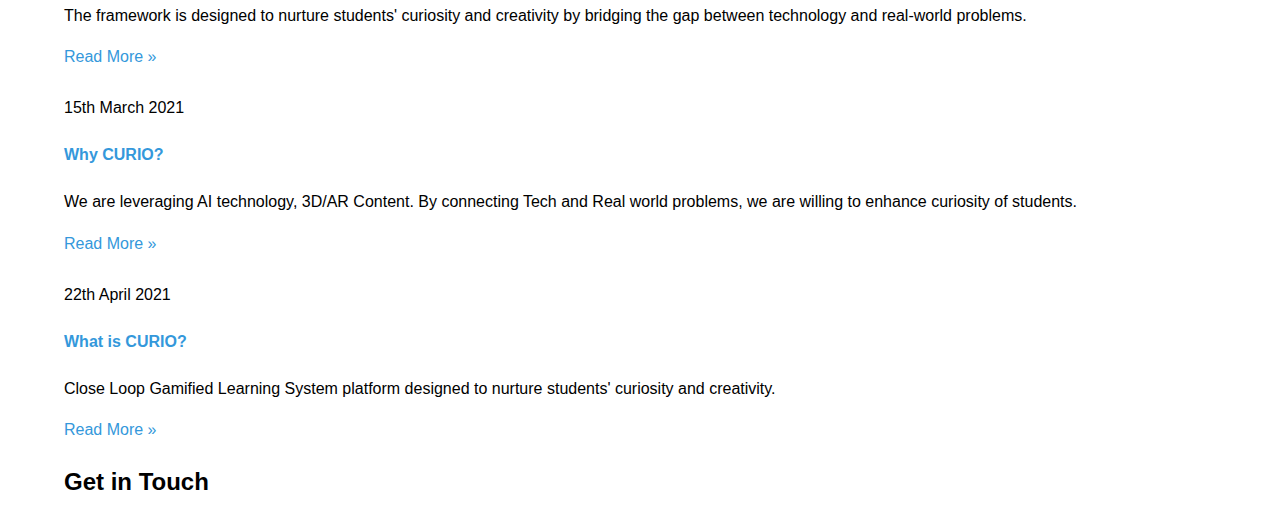
==== commit 7e036da8: "abc" ====
--- a/index.html
+++ b/index.html
@@ -48,6 +48,7 @@
             <div class="main-header ">
                 <div class="header-bottom  header-sticky">
                     <div class="container-fluid">
+                        
                         <div class="row align-items-center">
                             <!-- Logo -->
                             <div class="col-xl-2 col-lg-2">
@@ -101,10 +102,11 @@
                         <div class="row">
                             <div class="col-xl-6 col-lg-7 col-md-12">
                                 <div class="hero__caption">
+                                    
                                    
                                     <h1 data-animation="fadeInLeft" data-delay="0.2s">Close Loop Gamified Learning System platform</h1>
                                     <p data-animation="fadeInLeft" data-delay="0.4s">We are Transforming the engineering stream more immersive in learning and building creativity through the Gamified, interconnected, interdisciplinary System through Activity/task also we are leveraging AI technology, 3D/AR Content. By connecting Tech and Real world problems, we are willing to enhance curiosity of students.</p>
-                                    <a href="3d.html" class="btn hero-btn"  >Explore Imagination</a>
+                                    <a href="AR zone.html" class="btn hero-btn"  >Explore Imagination</a>
                                 </div>
                             </div>
                         </div>
@@ -383,7 +385,12 @@
                         </div>
                     </div>
                 </div>
-                <div class="row justify-content-center">
-                    <div class="col-xl-8 col-lg-8">
-                        <div class="contact-form">
-                            <form action="#" method="post">
+    <!-- Google tag (gtag.js) -->
+<script async src="https://www.googletagmanager.com/gtag/js?id=G-QQ3BP2V78J"></script>
+<script>
+  window.dataLayer = window.dataLayer || [];
+  function gtag(){dataLayer.push(arguments);}
+  gtag('js', new Date());
+
+  gtag('config', 'G-QQ3BP2V78J');
+</script>            
--- a/curio.css
+++ b/curio.css
@@ -16,6 +16,8 @@
     color: #2980b9;
 }
 
+
+
 .container {
     width: 90%;
     margin: 1rem;
@@ -27,8 +29,14 @@
 
 /* Header Styles */
 header {
-    background: #f8f9fa;
-    padding: 10px 0;
+    background: linear-gradient(90deg, #1a73e8, #4285f4);
+    color: white;
+    padding: 20px;
+    display: flex;
+    justify-content: space-between;
+    align-items: center;
+    border-radius: 25px;
+    margin: 1rem;
 }
 
 .header-area {
@@ -40,15 +48,16 @@
 }
 
 .logo img {
+
     max-height: 105px;
     align-items: center;
-    
-    
-    
-}
-.single-services mb-30{
-    font color: black;
-}
+    display: flexbox;
+    
+    
+    
+    
+}
+
 
 
 
@@ -79,11 +88,14 @@
 }
 
 .single-slider {
-    background: #ff8000;
-    color: #fff;
-    padding: 100px 0;
-    border-radius: 25px;
-    margin: 1rem;
+    display: flex;
+    justify-content: space-between;
+    align-items: center;
+    background: linear-gradient(135deg, #1a73e8, #833ab4);
+    color: white;
+    padding: 100px 20px;
+    border-radius: 25px;
+    margin :1rem
 }
 
 .hero__caption h1 {
@@ -96,7 +108,7 @@
 }
 
 .hero-btn {
-    background: #4002cf;
+    background: #ff8000;
     color: #fff;
     padding: 10px 20px;
     border-radius: 15px;
@@ -114,7 +126,7 @@
 /* Services Area */
 .services-area {
     padding: 60px 0;
-    background: #4002cf;opacity:0.5 ;
+    background: #ff8c08;opacity:0.5 ;
     align-self: auto;
     border-radius: 35px;
 }
@@ -172,7 +184,7 @@
 
 .border-btn {
     display: inline-block;
-    background: #3498db;
+    background: #ff8000;
     color: #fff;
     padding: 10px 20px;
     border-radius: 5px;
